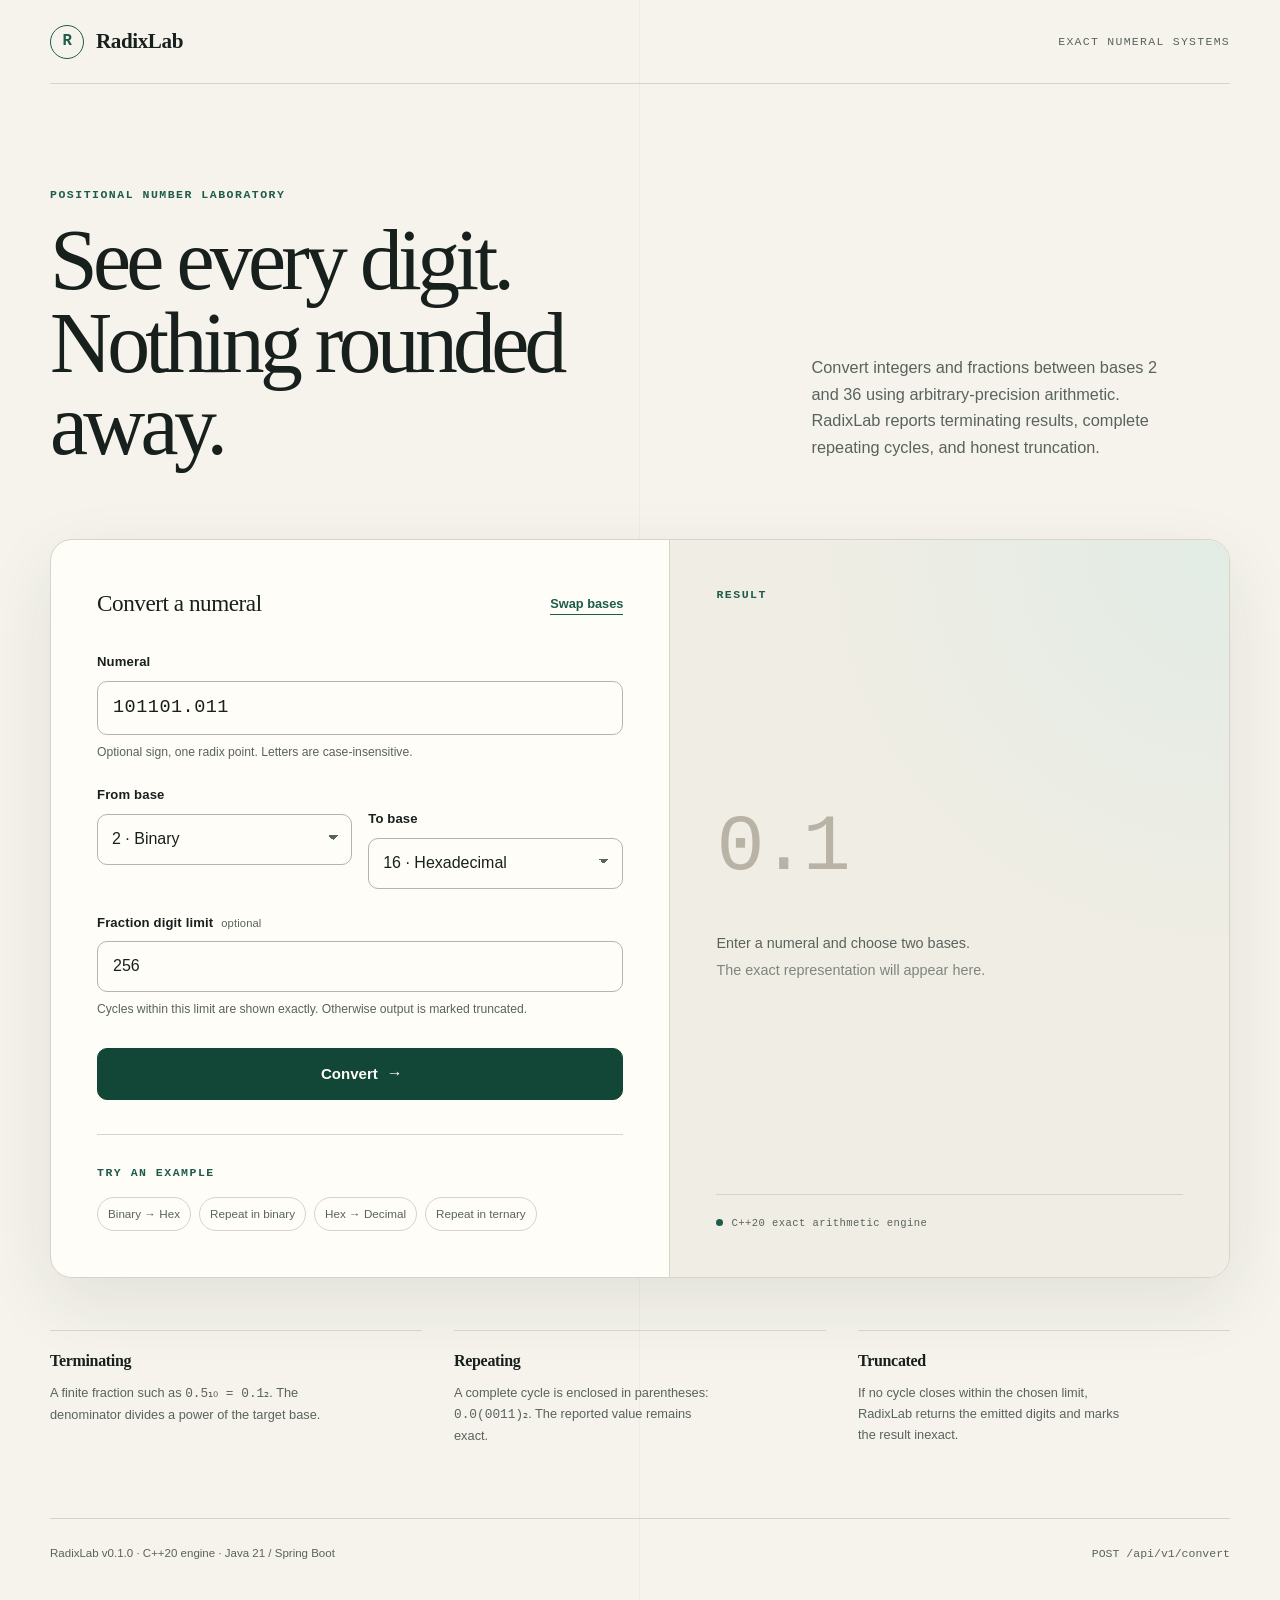
==== java-backend/src/main/resources/static/index.html @ 71fe0f47 "feat(backend): add Spring Boot API and web interface Wrap the C++ CLI behind a replaceable engine bo" ====
<!doctype html>
<html lang="en">
<head>
    <meta charset="utf-8">
    <meta name="viewport" content="width=device-width, initial-scale=1">
    <meta name="description" content="RadixLab converts exact positional numerals between bases 2 and 36, including repeating decimals.">
    <title>RadixLab — Exact radix conversion</title>
    <link rel="icon" href="favicon.svg" type="image/svg+xml">
    <link rel="stylesheet" href="styles.css">
</head>
<body>
    <a class="skip-link" href="#converter">Skip to converter</a>

    <header class="site-header">
        <a class="brand" href="/" aria-label="RadixLab home">
            <span class="brand-mark" aria-hidden="true">R</span>
            <span>RadixLab</span>
        </a>
        <span class="header-note">Exact numeral systems</span>
    </header>

    <main class="page">
        <section class="intro" aria-labelledby="page-title">
            <p class="eyebrow">Positional number laboratory</p>
            <h1 id="page-title">See every digit.<br>Nothing rounded away.</h1>
            <p class="lede">
                Convert integers and fractions between bases 2 and 36 using
                arbitrary-precision arithmetic. RadixLab reports terminating
                results, complete repeating cycles, and honest truncation.
            </p>
        </section>

        <section id="converter" class="converter" aria-labelledby="converter-title">
            <div class="form-panel">
                <div class="panel-heading">
                    <h2 id="converter-title">Convert a numeral</h2>
                    <button id="swap-bases" class="text-button" type="button">
                        Swap bases
                    </button>
                </div>

                <form id="convert-form" novalidate>
                    <div class="field field-number">
                        <label for="number">Numeral</label>
                        <input
                            id="number"
                            name="number"
                            type="text"
                            value="101101.011"
                            maxlength="4096"
                            autocomplete="off"
                            autocapitalize="off"
                            spellcheck="false"
                            aria-describedby="number-help"
                        >
                        <p id="number-help" class="field-help">
                            Optional sign, one radix point. Letters are case-insensitive.
                        </p>
                    </div>

                    <div class="base-row">
                        <div class="field">
                            <label for="from-base">From base</label>
                            <select id="from-base" name="fromBase"></select>
                        </div>

                        <div class="field">
                            <label for="to-base">To base</label>
                            <select id="to-base" name="toBase"></select>
                        </div>
                    </div>

                    <div class="field">
                        <label for="fraction-limit">
                            Fraction digit limit
                            <span class="label-note">optional</span>
                        </label>
                        <input
                            id="fraction-limit"
                            name="maxFractionDigits"
                            type="number"
                            min="0"
                            max="4096"
                            step="1"
                            value="256"
                            inputmode="numeric"
                            aria-describedby="limit-help"
                        >
                        <p id="limit-help" class="field-help">
                            Cycles within this limit are shown exactly. Otherwise output is marked truncated.
                        </p>
                    </div>

                    <div id="form-error" class="error-message" role="alert" hidden></div>

                    <button id="convert-button" class="primary-button" type="submit">
                        <span class="button-label">Convert</span>
                        <span class="button-arrow" aria-hidden="true">→</span>
                    </button>
                </form>

                <div class="examples" aria-labelledby="examples-title">
                    <span id="examples-title" class="examples-label">Try an example</span>
                    <div class="example-list">
                        <button type="button" class="example" data-number="101101.011" data-from="2" data-to="16">Binary → Hex</button>
                        <button type="button" class="example" data-number="0.1" data-from="10" data-to="2">Repeat in binary</button>
                        <button type="button" class="example" data-number="2AF.8" data-from="16" data-to="10">Hex → Decimal</button>
                        <button type="button" class="example" data-number="0.1" data-from="10" data-to="3">Repeat in ternary</button>
                    </div>
                </div>
            </div>

            <div class="result-panel" aria-live="polite" aria-atomic="true">
                <div class="result-topline">
                    <span class="result-kicker">Result</span>
                    <button id="copy-result" class="text-button" type="button" hidden>Copy</button>
                </div>

                <div id="result-empty" class="result-empty">
                    <div class="empty-mark" aria-hidden="true">0.1</div>
                    <p>Enter a numeral and choose two bases.</p>
                    <p class="empty-detail">The exact representation will appear here.</p>
                </div>

                <div id="result-content" class="result-content" hidden>
                    <p id="result-expression" class="result-expression"></p>
                    <output id="result-output" class="result-output" tabindex="-1"></output>
                    <div id="result-status" class="result-status"></div>
                    <p id="result-detail" class="result-detail"></p>
                </div>

                <div class="engine-note">
                    <span class="engine-dot" aria-hidden="true"></span>
                    C++20 exact arithmetic engine
                </div>
            </div>
        </section>

        <section class="notes" aria-label="How results are represented">
            <article>
                <h2>Terminating</h2>
                <p>A finite fraction such as <code>0.5₁₀ = 0.1₂</code>. The denominator divides a power of the target base.</p>
            </article>
            <article>
                <h2>Repeating</h2>
                <p>A complete cycle is enclosed in parentheses: <code>0.0(0011)₂</code>. The reported value remains exact.</p>
            </article>
            <article>
                <h2>Truncated</h2>
                <p>If no cycle closes within the chosen limit, RadixLab returns the emitted digits and marks the result inexact.</p>
            </article>
        </section>
    </main>

    <footer class="site-footer">
        <p>RadixLab v0.1.0 · C++20 engine · Java 21 / Spring Boot</p>
        <code>POST /api/v1/convert</code>
    </footer>

    <script src="app.js" defer></script>
</body>
</html>
---- java-backend/src/main/resources/static/styles.css ----
:root {
    color-scheme: light;
    --paper: #f5f3ec;
    --surface: #fffdf8;
    --surface-strong: #f0ede4;
    --ink: #18201d;
    --ink-muted: #59635e;
    --line: #d7d3c8;
    --line-strong: #b8b3a5;
    --accent: #1d5c4b;
    --accent-strong: #124637;
    --accent-soft: #e2ece5;
    --warning: #8a5513;
    --warning-soft: #f4e9d7;
    --danger: #9c352f;
    --danger-soft: #f7e6e3;
    --focus: #a86b20;
    --shadow: 0 24px 70px rgba(30, 39, 34, 0.09);
    --radius-large: 22px;
    --radius-medium: 12px;
    --sans: "Avenir Next", "Segoe UI", "Helvetica Neue", sans-serif;
    --serif: "Iowan Old Style", "Palatino Linotype", Palatino, Georgia, serif;
    --mono: "SFMono-Regular", Consolas, "Liberation Mono", monospace;
}

@media (prefers-color-scheme: dark) {
    :root {
        color-scheme: dark;
        --paper: #111714;
        --surface: #19211d;
        --surface-strong: #202a25;
        --ink: #edf0e8;
        --ink-muted: #a7b0aa;
        --line: #303c35;
        --line-strong: #48574e;
        --accent: #8bc7af;
        --accent-strong: #b5ddcc;
        --accent-soft: #1d332b;
        --warning: #e1b575;
        --warning-soft: #352b1d;
        --danger: #ef9d96;
        --danger-soft: #392321;
        --focus: #e1b575;
        --shadow: 0 24px 70px rgba(0, 0, 0, 0.32);
    }
}

* {
    box-sizing: border-box;
}

html {
    background: var(--paper);
}

body {
    min-width: 0;
    margin: 0;
    background:
        linear-gradient(90deg, transparent 0, transparent calc(50% - 1px), rgba(89, 99, 94, 0.055) calc(50% - 1px), rgba(89, 99, 94, 0.055) 50%, transparent 50%),
        var(--paper);
    color: var(--ink);
    font-family: var(--sans);
    font-size: 16px;
    line-height: 1.55;
    -webkit-font-smoothing: antialiased;
}

button,
input,
select {
    font: inherit;
}

button,
select {
    cursor: pointer;
}

.skip-link {
    position: fixed;
    top: 12px;
    left: 12px;
    z-index: 20;
    padding: 10px 14px;
    border-radius: 8px;
    background: var(--ink);
    color: var(--surface);
    transform: translateY(-160%);
}

.skip-link:focus {
    transform: translateY(0);
}

.site-header,
.site-footer,
.page {
    width: min(1180px, calc(100% - 48px));
    margin-inline: auto;
}

.site-header {
    display: flex;
    align-items: center;
    justify-content: space-between;
    min-height: 84px;
    border-bottom: 1px solid var(--line);
}

.brand {
    display: inline-flex;
    align-items: center;
    gap: 12px;
    color: var(--ink);
    font-family: var(--serif);
    font-size: 1.32rem;
    font-weight: 600;
    letter-spacing: -0.02em;
    text-decoration: none;
}

.brand-mark {
    display: grid;
    width: 34px;
    height: 34px;
    place-items: center;
    border: 1px solid var(--accent);
    border-radius: 50%;
    color: var(--accent);
    font-family: var(--mono);
    font-size: 0.98rem;
}

.header-note {
    color: var(--ink-muted);
    font-family: var(--mono);
    font-size: 0.72rem;
    letter-spacing: 0.11em;
    text-transform: uppercase;
}

.page {
    padding-block: clamp(56px, 8vw, 104px) 72px;
}

.intro {
    display: grid;
    grid-template-columns: minmax(0, 1.25fr) minmax(280px, 0.75fr);
    gap: 20px 64px;
    align-items: end;
    margin-bottom: clamp(40px, 6vw, 72px);
}

.eyebrow,
.result-kicker,
.examples-label {
    margin: 0;
    color: var(--accent);
    font-family: var(--mono);
    font-size: 0.72rem;
    font-weight: 600;
    letter-spacing: 0.13em;
    text-transform: uppercase;
}

.intro .eyebrow {
    grid-column: 1 / -1;
    margin-bottom: -4px;
}

h1 {
    margin: 0;
    font-family: var(--serif);
    font-size: clamp(2.7rem, 6.7vw, 5.8rem);
    font-weight: 400;
    letter-spacing: -0.055em;
    line-height: 0.96;
    text-wrap: balance;
}

.lede {
    max-width: 41ch;
    margin: 0 0 6px;
    color: var(--ink-muted);
    font-size: 1.02rem;
    line-height: 1.65;
}

.converter {
    display: grid;
    grid-template-columns: minmax(0, 1.05fr) minmax(0, 0.95fr);
    overflow: hidden;
    border: 1px solid var(--line);
    border-radius: var(--radius-large);
    background: var(--surface);
    box-shadow: var(--shadow);
}

.form-panel {
    padding: clamp(28px, 4vw, 46px);
}

.panel-heading,
.result-topline {
    display: flex;
    align-items: center;
    justify-content: space-between;
    gap: 20px;
}

.panel-heading {
    margin-bottom: 30px;
}

h2 {
    margin: 0;
    font-family: var(--serif);
    font-size: 1.45rem;
    font-weight: 500;
    letter-spacing: -0.02em;
}

.text-button {
    padding: 0;
    border: 0;
    border-bottom: 1px solid currentColor;
    background: transparent;
    color: var(--accent);
    font-size: 0.8rem;
    font-weight: 600;
}

.text-button:hover {
    color: var(--accent-strong);
}

.field {
    display: flex;
    min-width: 0;
    flex-direction: column;
    gap: 8px;
}

.field + .field,
.field + .base-row,
.base-row + .field {
    margin-top: 24px;
}

label {
    display: flex;
    align-items: baseline;
    gap: 8px;
    font-size: 0.82rem;
    font-weight: 650;
    letter-spacing: 0.01em;
}

.label-note {
    color: var(--ink-muted);
    font-size: 0.7rem;
    font-weight: 400;
}

input,
select {
    width: 100%;
    min-height: 50px;
    border: 1px solid var(--line-strong);
    border-radius: 10px;
    outline: 0;
    background: var(--surface);
    color: var(--ink);
    transition: border-color 120ms ease, box-shadow 120ms ease, background 120ms ease;
}

input {
    padding: 12px 15px;
}

select {
    padding: 12px 40px 12px 14px;
    appearance: none;
    background-image:
        linear-gradient(45deg, transparent 50%, var(--ink-muted) 50%),
        linear-gradient(135deg, var(--ink-muted) 50%, transparent 50%);
    background-position:
        calc(100% - 18px) calc(50% - 2px),
        calc(100% - 13px) calc(50% - 2px);
    background-repeat: no-repeat;
    background-size: 5px 5px, 5px 5px;
}

#number {
    font-family: var(--mono);
    font-size: 1.16rem;
    letter-spacing: 0.025em;
}

input:hover,
select:hover {
    border-color: var(--ink-muted);
}

input:focus-visible,
select:focus-visible,
button:focus-visible,
a:focus-visible {
    outline: 2px solid var(--focus);
    outline-offset: 3px;
}

input:focus-visible,
select:focus-visible {
    border-color: var(--accent);
    box-shadow: 0 0 0 4px var(--accent-soft);
}

input[aria-invalid="true"] {
    border-color: var(--danger);
    box-shadow: 0 0 0 4px var(--danger-soft);
}

.field-help {
    margin: 0;
    color: var(--ink-muted);
    font-size: 0.76rem;
    line-height: 1.5;
}

.base-row {
    display: grid;
    grid-template-columns: 1fr 1fr;
    gap: 16px;
}

.primary-button {
    display: flex;
    width: 100%;
    min-height: 52px;
    align-items: center;
    justify-content: center;
    gap: 12px;
    margin-top: 30px;
    padding: 12px 18px;
    border: 1px solid var(--accent-strong);
    border-radius: 10px;
    background: var(--accent-strong);
    color: var(--surface);
    font-size: 0.94rem;
    font-weight: 650;
    transition: background 120ms ease, transform 120ms ease;
}

.primary-button:hover:not(:disabled) {
    background: var(--accent);
}

.primary-button:active:not(:disabled) {
    transform: translateY(1px);
}

.primary-button:disabled {
    cursor: wait;
    opacity: 0.68;
}

.button-arrow {
    font-family: var(--mono);
    font-size: 1rem;
    transition: transform 120ms ease;
}

.primary-button:hover .button-arrow {
    transform: translateX(3px);
}

.error-message {
    margin-top: 20px;
    padding: 11px 13px;
    border: 1px solid color-mix(in srgb, var(--danger) 32%, transparent);
    border-radius: 8px;
    background: var(--danger-soft);
    color: var(--danger);
    font-size: 0.82rem;
    line-height: 1.45;
}

.examples {
    margin-top: 34px;
    padding-top: 24px;
    border-top: 1px solid var(--line);
}

.example-list {
    display: flex;
    flex-wrap: wrap;
    gap: 8px;
    margin-top: 13px;
}

.example {
    padding: 7px 10px;
    border: 1px solid var(--line);
    border-radius: 999px;
    background: transparent;
    color: var(--ink-muted);
    font-size: 0.73rem;
    transition: border-color 120ms ease, color 120ms ease, background 120ms ease;
}

.example:hover {
    border-color: var(--accent);
    background: var(--accent-soft);
    color: var(--accent-strong);
}

.result-panel {
    display: flex;
    min-width: 0;
    flex-direction: column;
    padding: clamp(28px, 4vw, 46px);
    border-left: 1px solid var(--line);
    background:
        radial-gradient(circle at 100% 0%, var(--accent-soft), transparent 48%),
        var(--surface-strong);
}

.result-empty {
    display: flex;
    flex: 1;
    flex-direction: column;
    align-items: flex-start;
    justify-content: center;
    padding-block: 40px;
}

.empty-mark {
    margin-bottom: 22px;
    color: var(--line-strong);
    font-family: var(--mono);
    font-size: clamp(3rem, 7vw, 5rem);
    letter-spacing: -0.06em;
}

.result-empty p {
    margin: 0;
    color: var(--ink-muted);
    font-size: 0.9rem;
}

.result-empty .empty-detail {
    margin-top: 4px;
    opacity: 0.75;
}

.result-content {
    flex: 1;
    padding-block: 54px 38px;
}

.result-expression {
    margin: 0 0 18px;
    color: var(--ink-muted);
    font-family: var(--mono);
    font-size: 0.77rem;
    overflow-wrap: anywhere;
}

.result-output {
    display: block;
    color: var(--ink);
    font-family: var(--mono);
    font-size: clamp(1.85rem, 4.4vw, 3.25rem);
    font-weight: 500;
    letter-spacing: -0.035em;
    line-height: 1.14;
    overflow-wrap: anywhere;
}

.result-status {
    display: flex;
    flex-wrap: wrap;
    gap: 8px;
    margin-top: 24px;
}

.status-badge {
    display: inline-flex;
    align-items: center;
    gap: 7px;
    width: fit-content;
    padding: 6px 10px;
    border: 1px solid color-mix(in srgb, var(--accent) 28%, transparent);
    border-radius: 999px;
    background: var(--accent-soft);
    color: var(--accent-strong);
    font-size: 0.72rem;
    font-weight: 650;
    letter-spacing: 0.02em;
}

.status-badge::before {
    width: 6px;
    height: 6px;
    border-radius: 50%;
    background: currentColor;
    content: "";
}

.status-badge.is-warning {
    border-color: color-mix(in srgb, var(--warning) 30%, transparent);
    background: var(--warning-soft);
    color: var(--warning);
}

.result-detail {
    max-width: 42ch;
    margin: 18px 0 0;
    color: var(--ink-muted);
    font-size: 0.8rem;
    line-height: 1.6;
}

.result-detail code {
    color: var(--ink);
    font-family: var(--mono);
    font-size: 0.95em;
}

.engine-note {
    display: flex;
    align-items: center;
    gap: 8px;
    margin-top: 30px;
    padding-top: 20px;
    border-top: 1px solid var(--line);
    color: var(--ink-muted);
    font-family: var(--mono);
    font-size: 0.66rem;
    letter-spacing: 0.04em;
}

.engine-dot {
    width: 7px;
    height: 7px;
    border-radius: 50%;
    background: var(--accent);
}

.notes {
    display: grid;
    grid-template-columns: repeat(3, 1fr);
    gap: 32px;
    margin-top: 52px;
}

.notes article {
    padding-top: 18px;
    border-top: 1px solid var(--line);
}

.notes h2 {
    font-size: 1rem;
    font-weight: 650;
}

.notes p {
    max-width: 38ch;
    margin: 8px 0 0;
    color: var(--ink-muted);
    font-size: 0.8rem;
    line-height: 1.65;
}

code {
    overflow-wrap: anywhere;
}

.site-footer {
    display: flex;
    align-items: center;
    justify-content: space-between;
    gap: 24px;
    padding-block: 26px 42px;
    border-top: 1px solid var(--line);
    color: var(--ink-muted);
    font-size: 0.72rem;
}

.site-footer p {
    margin: 0;
}

.site-footer a {
    color: var(--accent);
    text-underline-offset: 4px;
}

[hidden] {
    display: none !important;
}

@media (max-width: 860px) {
    .intro {
        grid-template-columns: 1fr;
        gap: 22px;
    }

    .converter {
        grid-template-columns: 1fr;
    }

    .result-panel {
        min-height: 360px;
        border-top: 1px solid var(--line);
        border-left: 0;
    }

    .notes {
        grid-template-columns: 1fr;
        gap: 20px;
    }
}

@media (max-width: 520px) {
    .site-header,
    .site-footer,
    .page {
        width: min(100% - 32px, 1180px);
    }

    .site-header {
        min-height: 70px;
    }

    .header-note {
        display: none;
    }

    .base-row {
        grid-template-columns: 1fr;
    }

    .base-row .field + .field {
        margin-top: 0;
    }

    .form-panel,
    .result-panel {
        padding: 24px 20px;
    }

    .result-content {
        padding-block: 36px 24px;
    }

    .site-footer {
        flex-direction: column;
        align-items: flex-start;
    }
}

@media (prefers-reduced-motion: reduce) {
    *,
    *::before,
    *::after {
        scroll-behavior: auto !important;
        transition-duration: 0.01ms !important;
    }
}
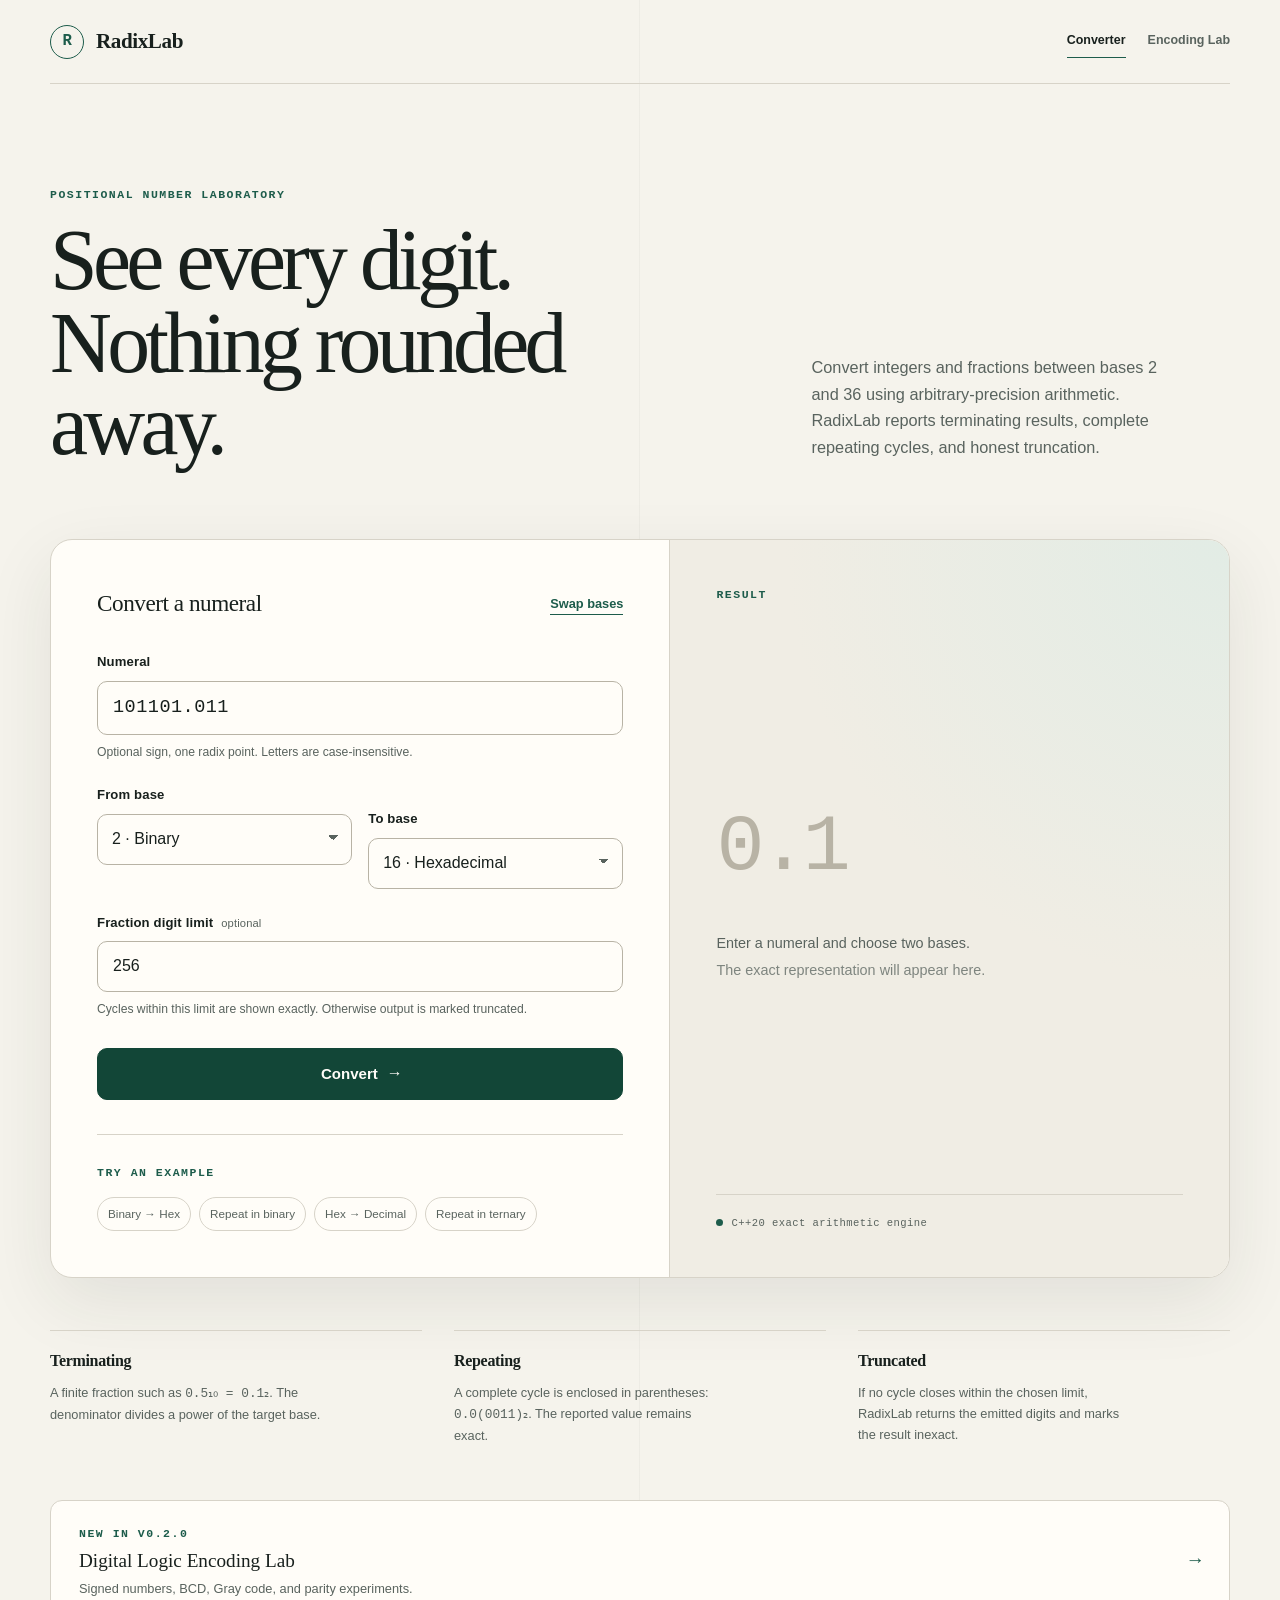
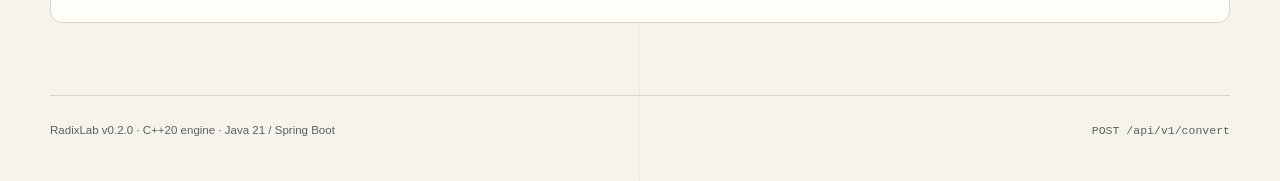
==== commit 5ff1c02e: "feat(web): add interactive Encoding Lab Add signed encode/decode, BCD, Gray transition, and parity f" ====
--- a/java-backend/src/main/resources/static/index.html
+++ b/java-backend/src/main/resources/static/index.html
@@ -12,11 +12,14 @@
     <a class="skip-link" href="#converter">Skip to converter</a>
 
     <header class="site-header">
-        <a class="brand" href="/" aria-label="RadixLab home">
+        <a class="brand" href="index.html" aria-label="RadixLab home">
             <span class="brand-mark" aria-hidden="true">R</span>
             <span>RadixLab</span>
         </a>
-        <span class="header-note">Exact numeral systems</span>
+        <nav class="site-nav" aria-label="Primary">
+            <a href="index.html" aria-current="page">Converter</a>
+            <a href="encoding.html">Encoding Lab</a>
+        </nav>
     </header>
 
     <main class="page">
@@ -150,10 +153,19 @@
                 <p>If no cycle closes within the chosen limit, RadixLab returns the emitted digits and marks the result inexact.</p>
             </article>
         </section>
+
+        <a class="lab-callout" href="encoding.html">
+            <span>
+                <span class="eyebrow">New in v0.2.0</span>
+                <strong>Digital Logic Encoding Lab</strong>
+                <span>Signed numbers, BCD, Gray code, and parity experiments.</span>
+            </span>
+            <span class="lab-callout-arrow" aria-hidden="true">→</span>
+        </a>
     </main>
 
     <footer class="site-footer">
-        <p>RadixLab v0.1.0 · C++20 engine · Java 21 / Spring Boot</p>
+        <p>RadixLab v0.2.0 · C++20 engine · Java 21 / Spring Boot</p>
         <code>POST /api/v1/convert</code>
     </footer>
 
--- a/java-backend/src/main/resources/static/styles.css
+++ b/java-backend/src/main/resources/static/styles.css
@@ -132,12 +132,71 @@
     font-size: 0.98rem;
 }
 
-.header-note {
-    color: var(--ink-muted);
-    font-family: var(--mono);
-    font-size: 0.72rem;
-    letter-spacing: 0.11em;
-    text-transform: uppercase;
+.site-nav {
+    display: flex;
+    align-items: center;
+    gap: 22px;
+}
+
+.site-nav a {
+    padding-block: 6px;
+    border-bottom: 1px solid transparent;
+    color: var(--ink-muted);
+    font-size: 0.78rem;
+    font-weight: 600;
+    text-decoration: none;
+    transition: border-color 120ms ease, color 120ms ease;
+}
+
+.site-nav a:hover {
+    color: var(--ink);
+}
+
+.site-nav a[aria-current="page"] {
+    border-bottom-color: var(--accent);
+    color: var(--ink);
+}
+
+.lab-callout {
+    display: flex;
+    align-items: center;
+    justify-content: space-between;
+    gap: 24px;
+    margin-top: 54px;
+    padding: 24px 28px;
+    border: 1px solid var(--line);
+    border-radius: var(--radius-medium);
+    background: var(--surface);
+    color: var(--ink);
+    text-decoration: none;
+    transition: border-color 120ms ease, background 120ms ease;
+}
+
+.lab-callout:hover {
+    border-color: var(--accent);
+    background: var(--accent-soft);
+}
+
+.lab-callout > span:first-child {
+    display: grid;
+    gap: 3px;
+}
+
+.lab-callout strong {
+    font-family: var(--serif);
+    font-size: 1.2rem;
+    font-weight: 500;
+}
+
+.lab-callout > span:first-child > span:last-child {
+    color: var(--ink-muted);
+    font-size: 0.8rem;
+}
+
+.lab-callout-arrow {
+    color: var(--accent);
+    font-family: var(--mono);
+    font-size: 1.2rem;
 }
 
 .page {
@@ -635,8 +694,16 @@
         min-height: 70px;
     }
 
-    .header-note {
-        display: none;
+    .site-nav {
+        gap: 14px;
+    }
+
+    .site-nav a {
+        font-size: 0.72rem;
+    }
+
+    .lab-callout {
+        padding: 20px;
     }
 
     .base-row {
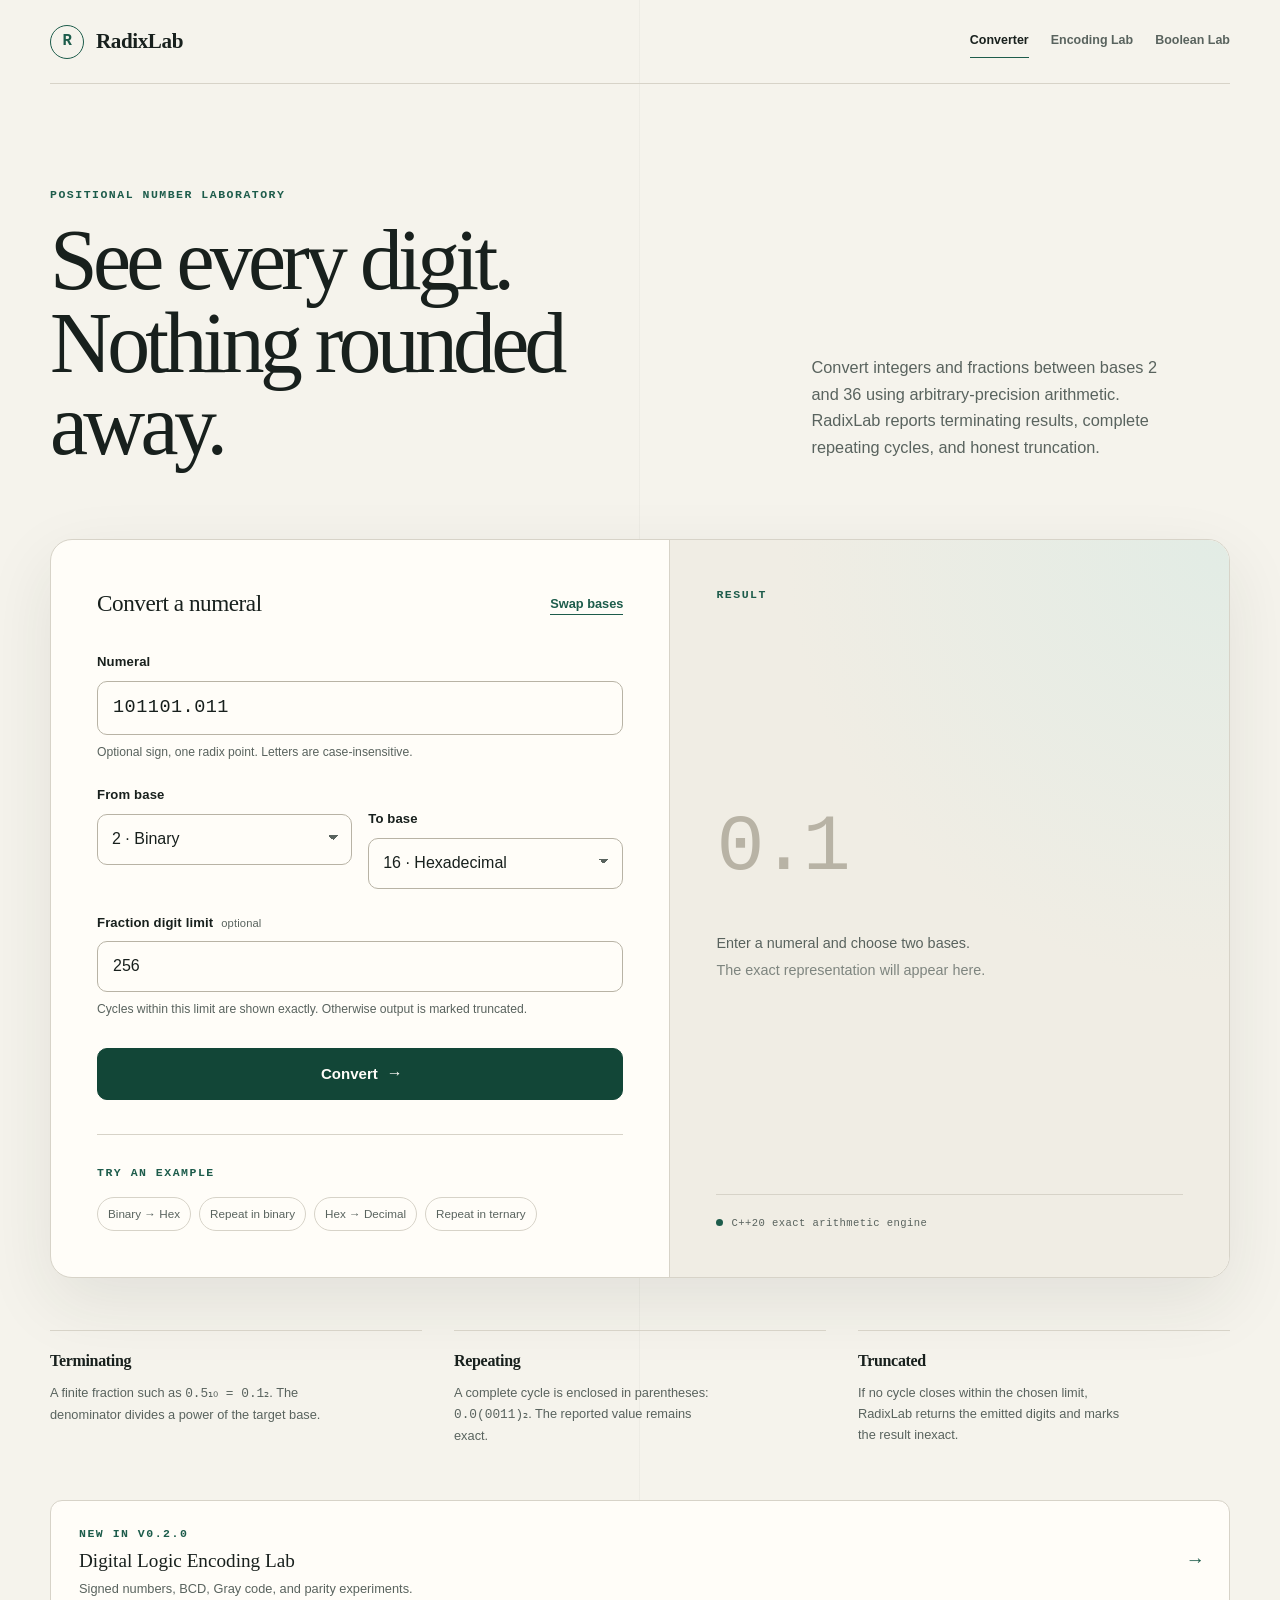
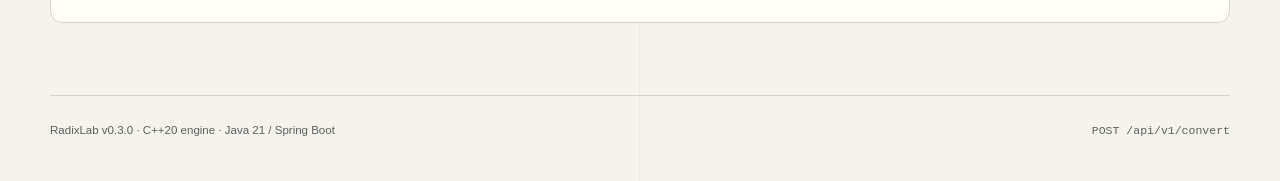
==== commit cafc5081: "feat(web): add interactive Boolean Lab Add a responsive expression workspace with syntax-position fe" ====
--- a/java-backend/src/main/resources/static/index.html
+++ b/java-backend/src/main/resources/static/index.html
@@ -19,6 +19,7 @@
         <nav class="site-nav" aria-label="Primary">
             <a href="index.html" aria-current="page">Converter</a>
             <a href="encoding.html">Encoding Lab</a>
+            <a href="boolean.html">Boolean Lab</a>
         </nav>
     </header>
 
@@ -165,7 +166,7 @@
     </main>
 
     <footer class="site-footer">
-        <p>RadixLab v0.2.0 · C++20 engine · Java 21 / Spring Boot</p>
+        <p>RadixLab v0.3.0 · C++20 engine · Java 21 / Spring Boot</p>
         <code>POST /api/v1/convert</code>
     </footer>
 
